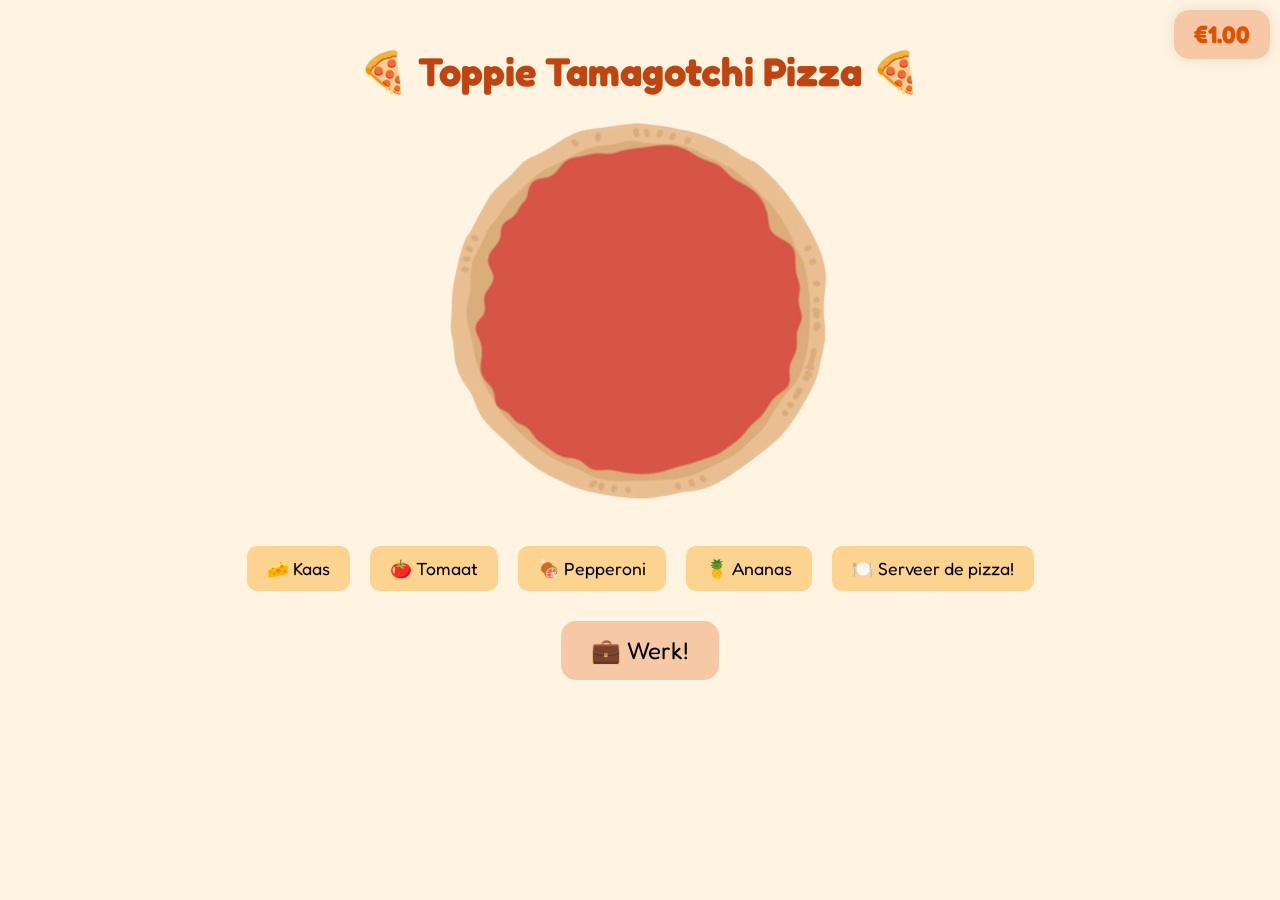
==== index.html @ 7851d003 "Add files via upload" ====
<!DOCTYPE html>
<html lang="nl">
<head>
  <meta charset="UTF-8">
  <meta name="viewport" content="width=device-width, initial-scale=1.0">
  <title>Jouri's Pizza</title>
  <link rel="stylesheet" href="style.css">
  <link href="https://fonts.googleapis.com/css2?family=Fredoka&display=swap" rel="stylesheet">
</head>
<body>

  <header>
    <h1>🍕 Toppie Tamagotchi Pizza 🍕</h1>
  </header>

  <div id="saldo-container">
    <div id="saldo-display">
      <span id="saldo">1.00</span>
    </div>
  </div>

  <main>
    <div class="pizza-container">
      <img id="pizza-base" src="images/bodem.png" alt="Pizza Bodem">
      <div id="toppings-container"></div>
      <img id="steam" src="images/steam.png" alt="Steam">
    </div>

    <div id="buttons"></div>

    <div id="work-section">
      <button id="work-button">💼 Werk!</button>
      <p id="work-message">Je moet werken :(</p>
    </div>
  </main>
  <script src="java.js"></script>
</body>
</html>
---- style.css ----
* {
  font-family: 'Fredoka', sans-serif;
}

body {
  background-color: #fff4e1;
  text-align: center;
  margin: 0;
  padding: 20px;
}

h1 {
  color: #c1440e;
  font-size: 2.5em;
  margin-bottom: 10px;
}

#saldo-container {
  position: fixed;
  top: 10px;
  right: 10px;
  background-color: #f7c8a6;
  padding: 10px 20px;
  border-radius: 15px;
  box-shadow: 0 0 15px rgba(0, 0, 0, 0.1);
  z-index: 10;
}

#saldo-display {
  font-size: 1.5em;
  font-weight: bold;
  color: #e45000;
}

.pizza-container {
  position: relative;
  width: 400px;
  height: 400px;
  margin: 20px auto;
}

#pizza-base {
  width: 100%;
  height: auto;
  display: flex;
}

#toppings-container {
  position: absolute;
  top: 0;
  left: 0;
  width: 100%;
  height: 100%;
}

.topping {
  position: absolute;
  width: 320px;
  height: 320px;
  top: 50%;
  left: 50%;
  pointer-events: none;
  transition: transform 0.3s;
  z-index: 2;
}

#buttons button {
  background-color: #fdd390;
  border: none;
  margin: 10px;
  padding: 12px 20px;
  font-size: 1.1em;
  border-radius: 10px;
  cursor: pointer;
  transition: background-color 0.3s;
}

#buttons button:hover {
  background-color: #fbc16d;
}

#work-section {
  margin-top: 20px;
}

#work-button {
  background-color: #f7c8a6;
  font-size: 1.5em;
  padding: 15px 30px;
  border-radius: 15px;
  transition: background-color 0.3s, transform 0.3s;
  border: none;
}

#work-button:hover {
  background-color: #fbc16d;
  transform: scale(1.1);
}

#work-message {
  display: none;
  color: #e45000;
  font-size: 1.5em;
  margin-top: 10px;
}

#steam {
  position: absolute;
  top: 30%;
  left: 50%;
  width: 180px;
  transform: translate(-50%, -50%);
  opacity: 0;
  z-index: 3;
  pointer-events: none;
}

.steam-animate {
  animation: steam-rise 2s ease-out forwards;
}

.shine-animate {
  animation: shine 1.5s ease-in-out infinite;
}

@keyframes steam-rise {
  0% {
    opacity: 1;
    transform: translate(-50%, -50%) translateY(0);
  }
  100% {
    opacity: 0;
    transform: translate(-50%, -50%) translateY(-60px);
  }
}

@keyframes shine {
  0%, 100% {
    filter: brightness(1);
  }
  50% {
    filter: brightness(1.6);
  }
}
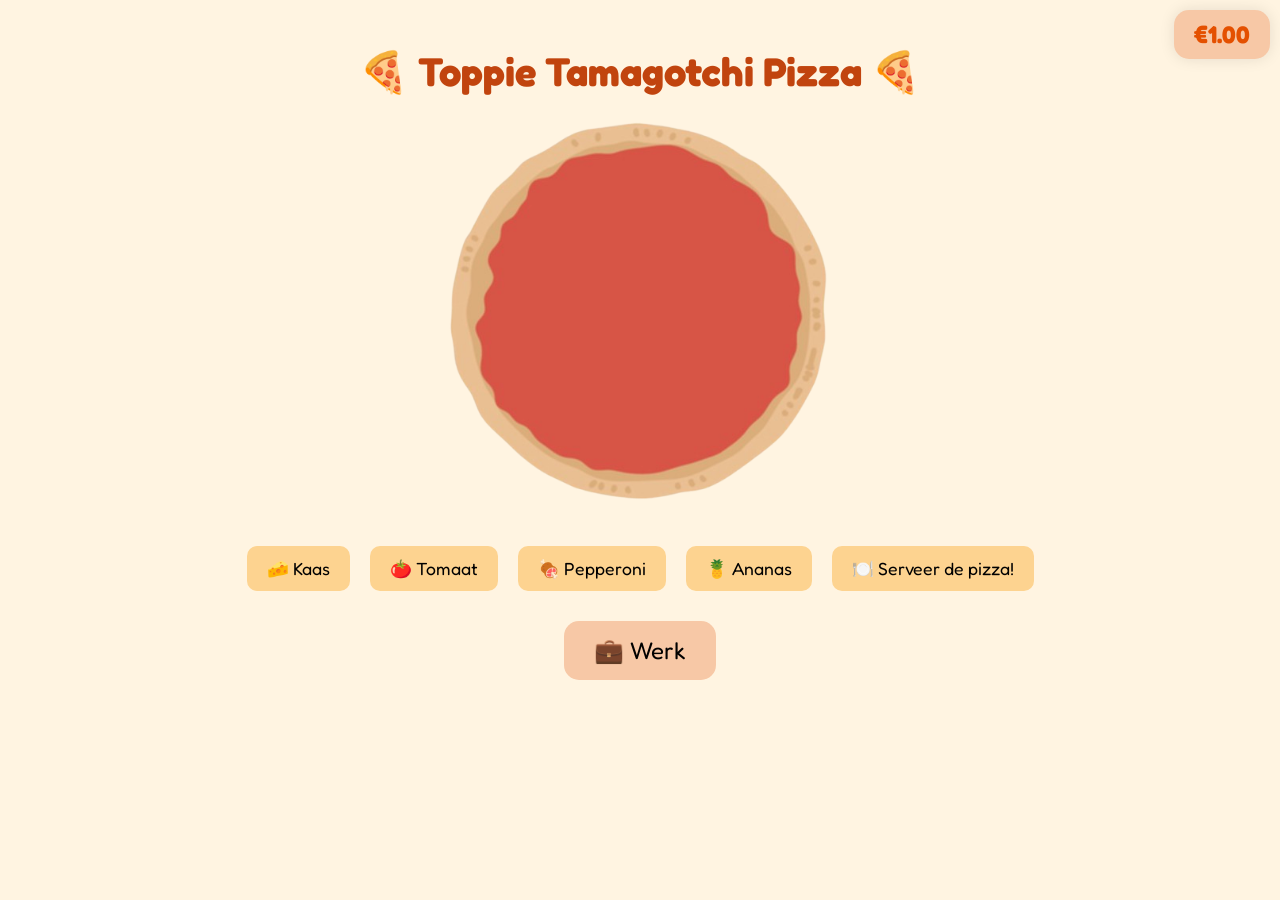
==== commit 2f3a5650: "Update index.html" ====
--- a/index.html
+++ b/index.html
@@ -29,7 +29,7 @@
     <div id="buttons"></div>
 
     <div id="work-section">
-      <button id="work-button">💼 Werk!</button>
+      <button id="work-button">💼 Werk</button>
       <p id="work-message">Je moet werken :(</p>
     </div>
   </main>
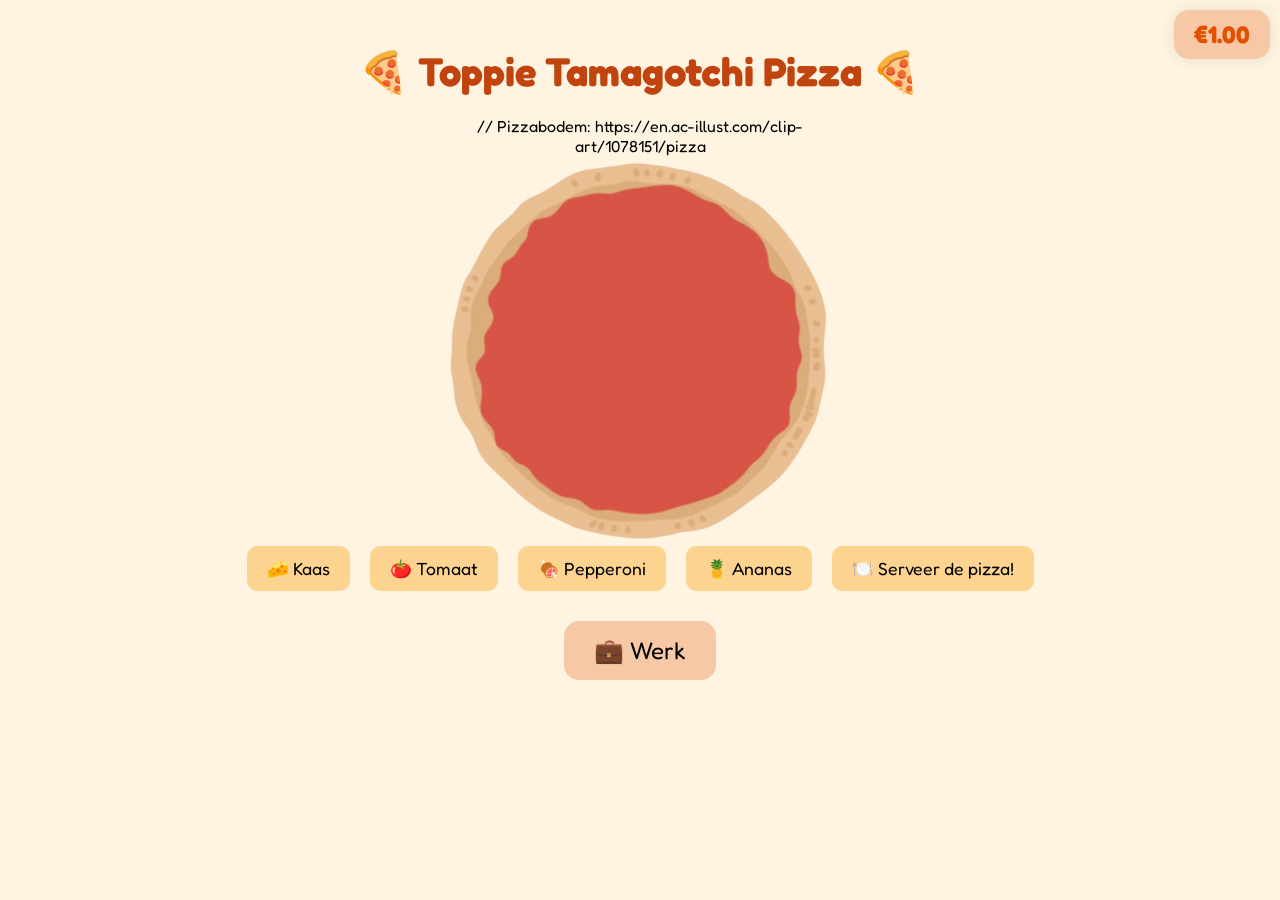
==== commit 19f9f4f6: "Update index.html" ====
--- a/index.html
+++ b/index.html
@@ -21,6 +21,7 @@
 
   <main>
     <div class="pizza-container">
+            // Pizzabodem: https://en.ac-illust.com/clip-art/1078151/pizza
       <img id="pizza-base" src="images/bodem.png" alt="Pizza Bodem">
       <div id="toppings-container"></div>
       <img id="steam" src="images/steam.png" alt="Steam">
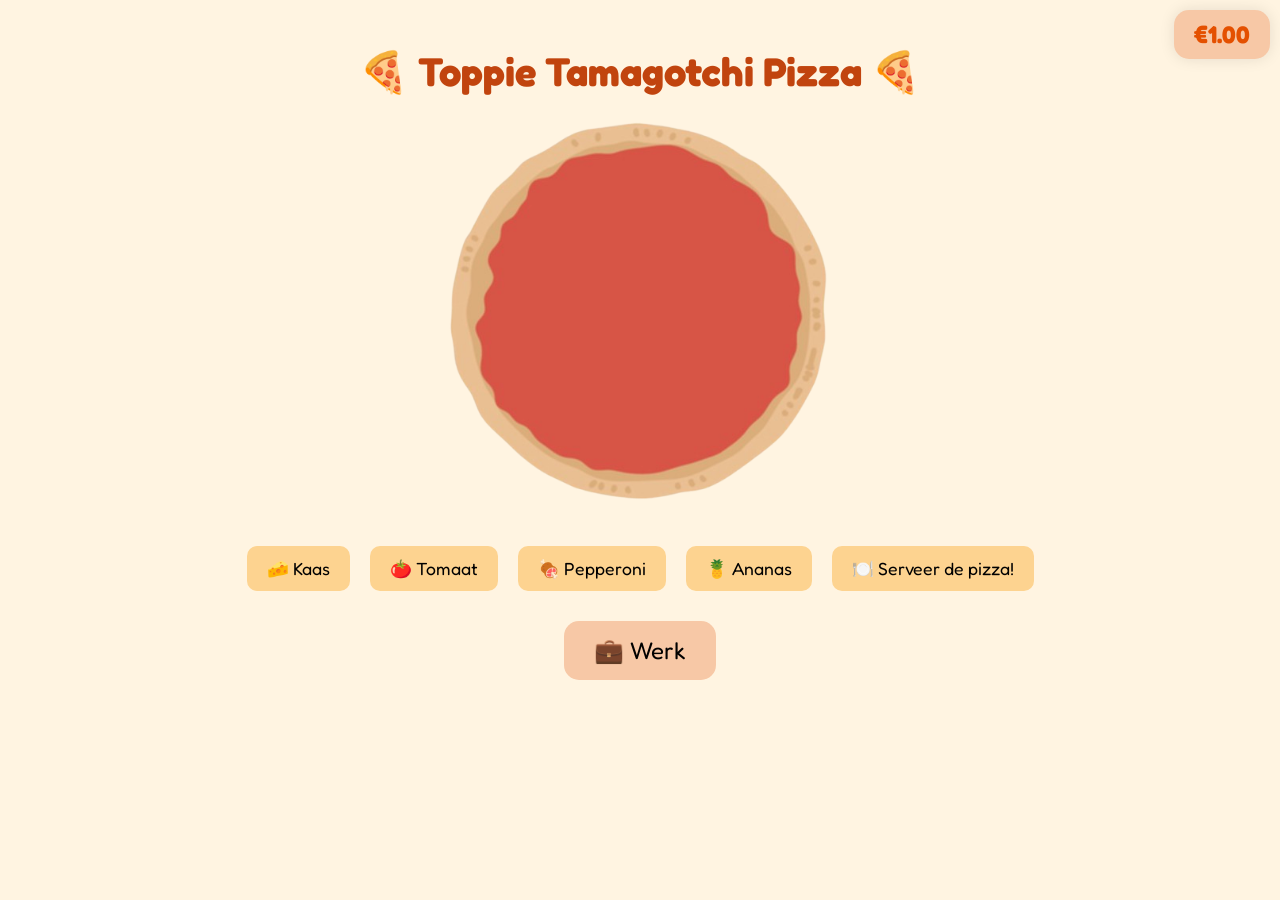
==== commit 57ab018a: "Update index.html" ====
--- a/index.html
+++ b/index.html
@@ -21,7 +21,9 @@
 
   <main>
     <div class="pizza-container">
-            // Pizzabodem: https://en.ac-illust.com/clip-art/1078151/pizza
+<!-- 
+* Pizzabodem: https://en.ac-illust.com/clip-art/1078151/pizza 
+-->
       <img id="pizza-base" src="images/bodem.png" alt="Pizza Bodem">
       <div id="toppings-container"></div>
       <img id="steam" src="images/steam.png" alt="Steam">
